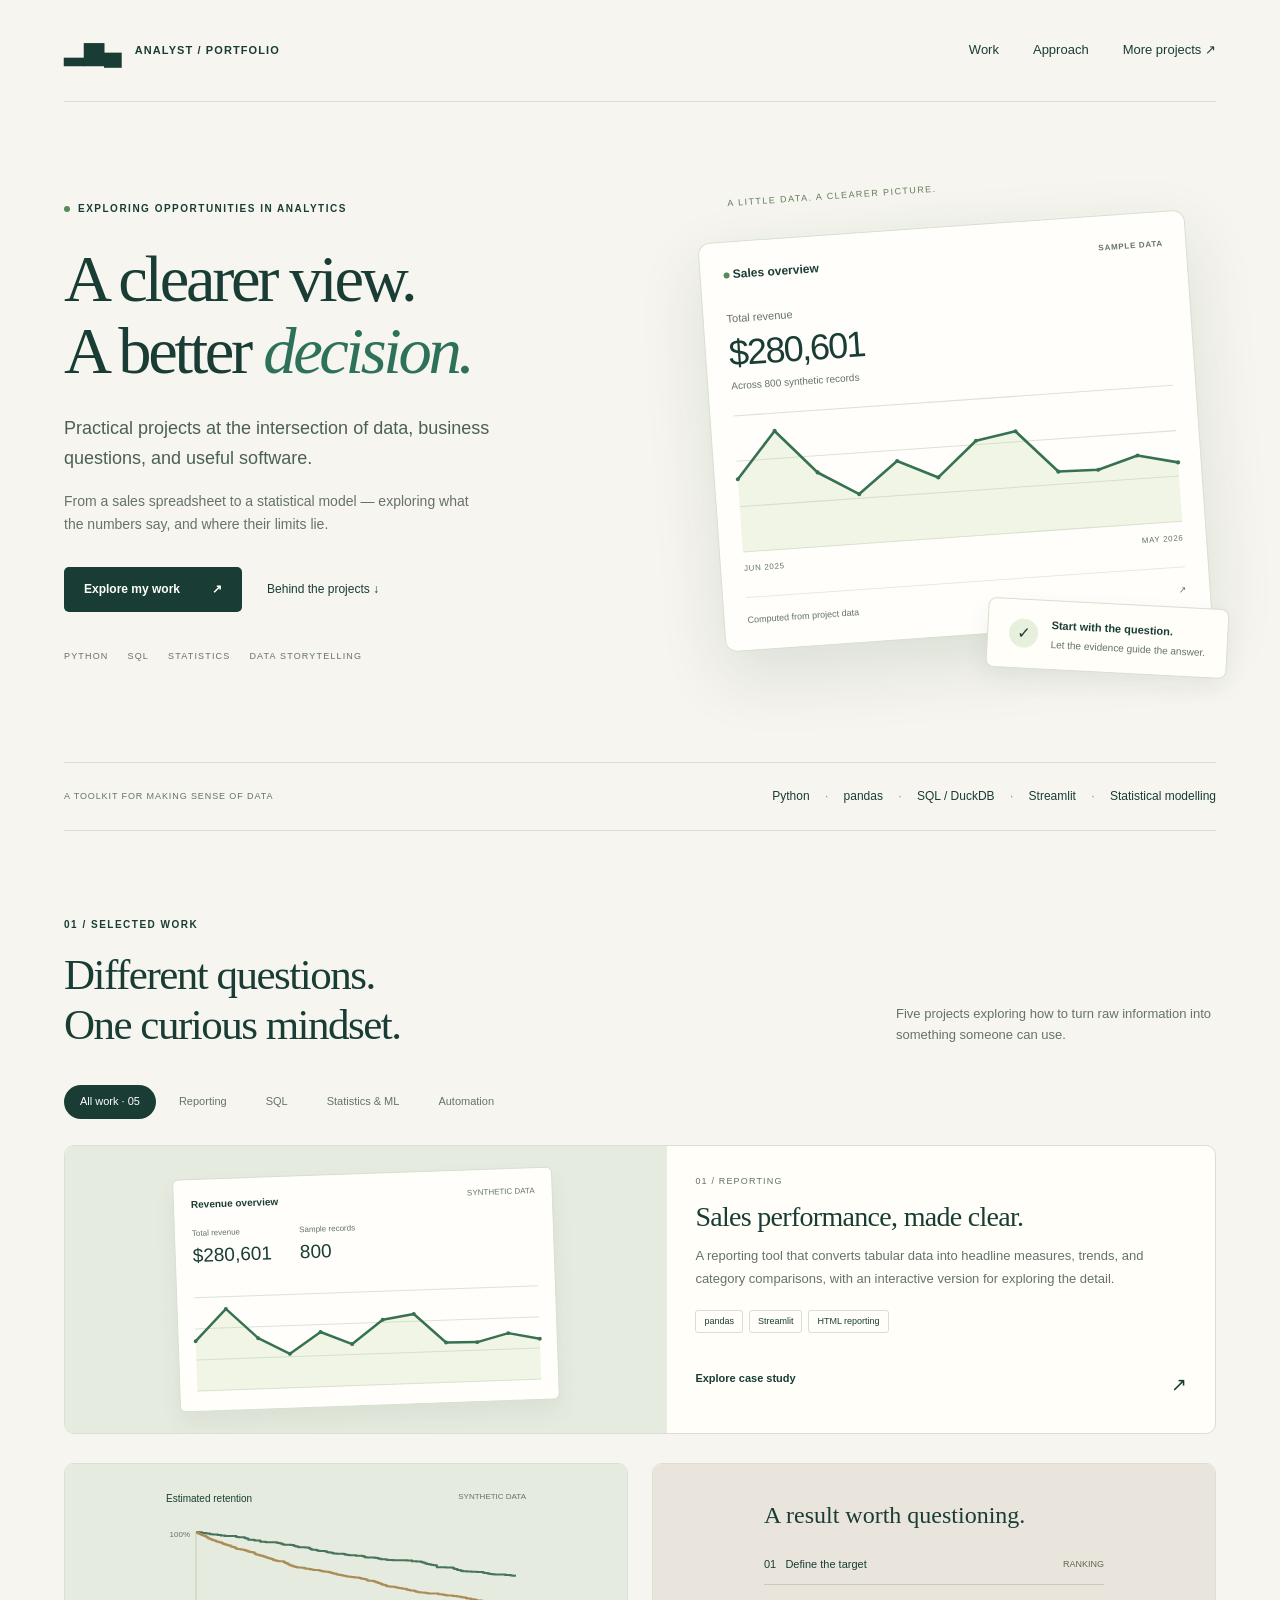
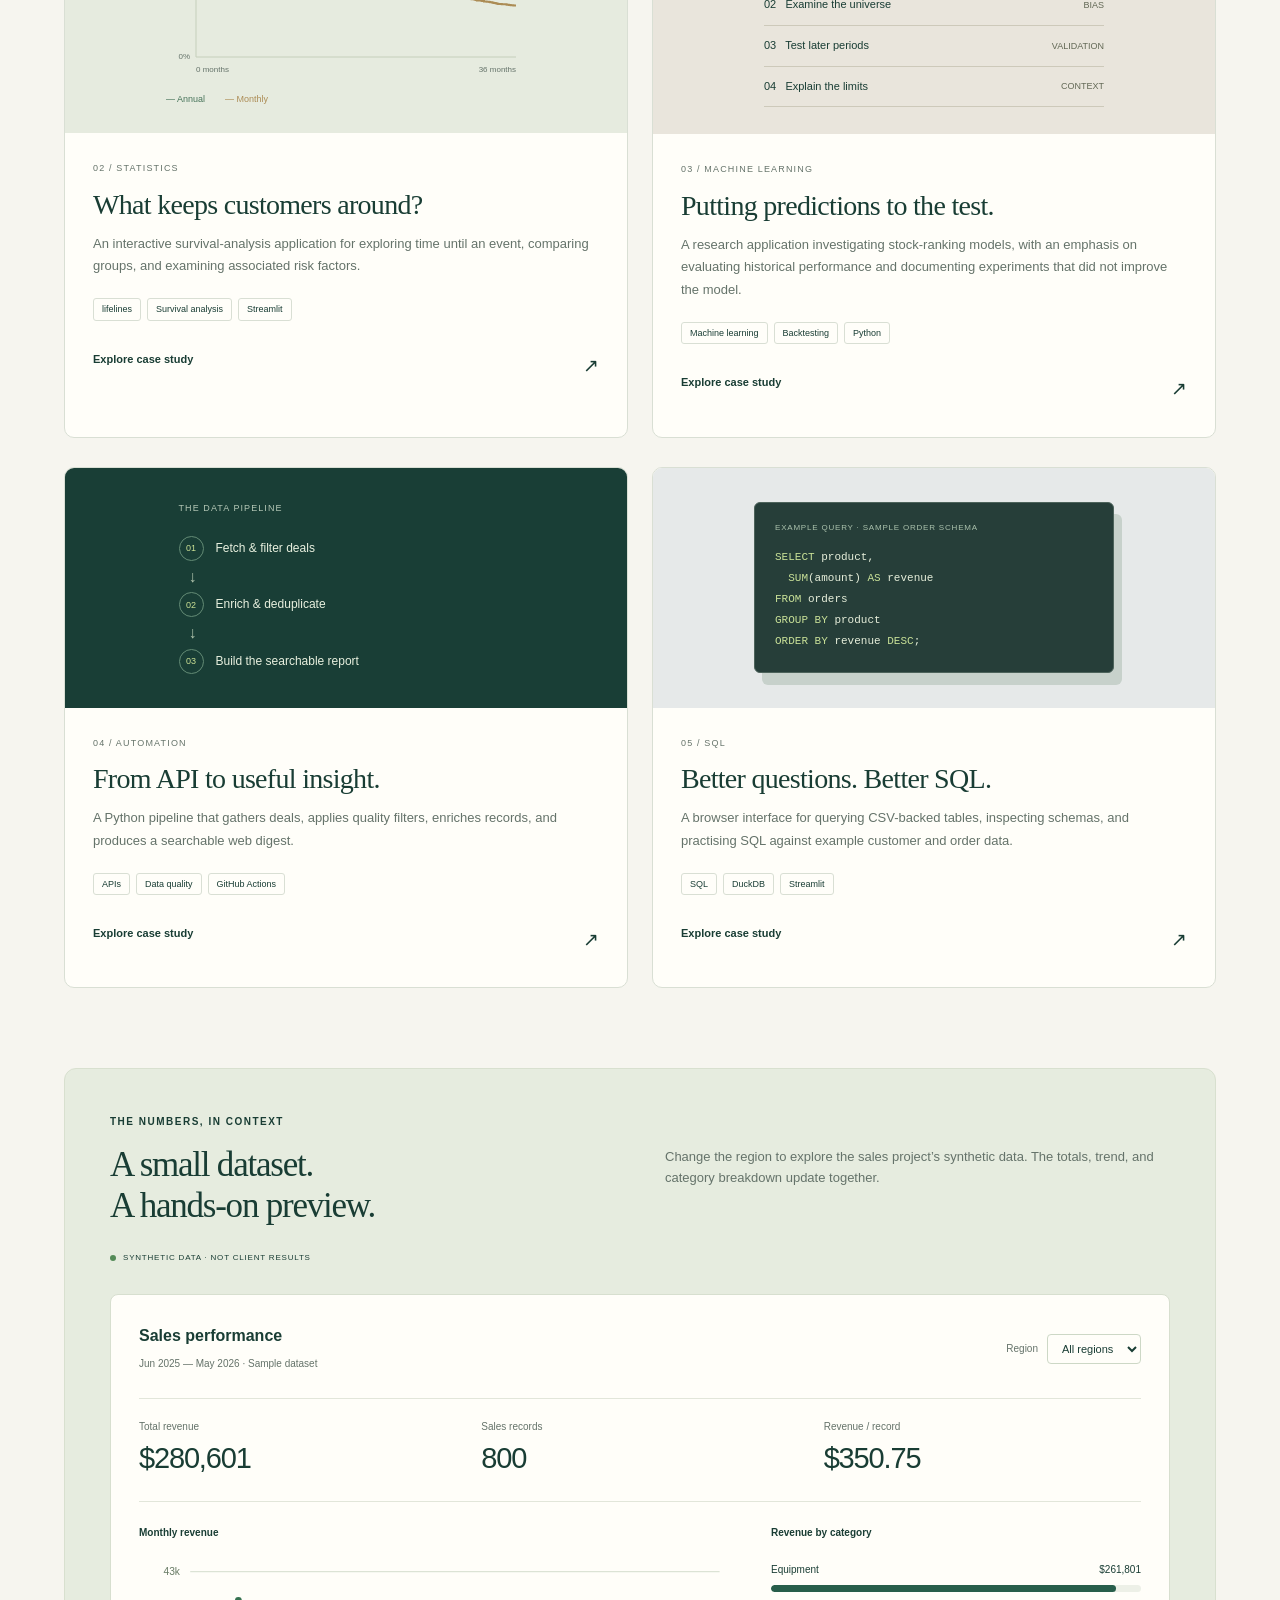
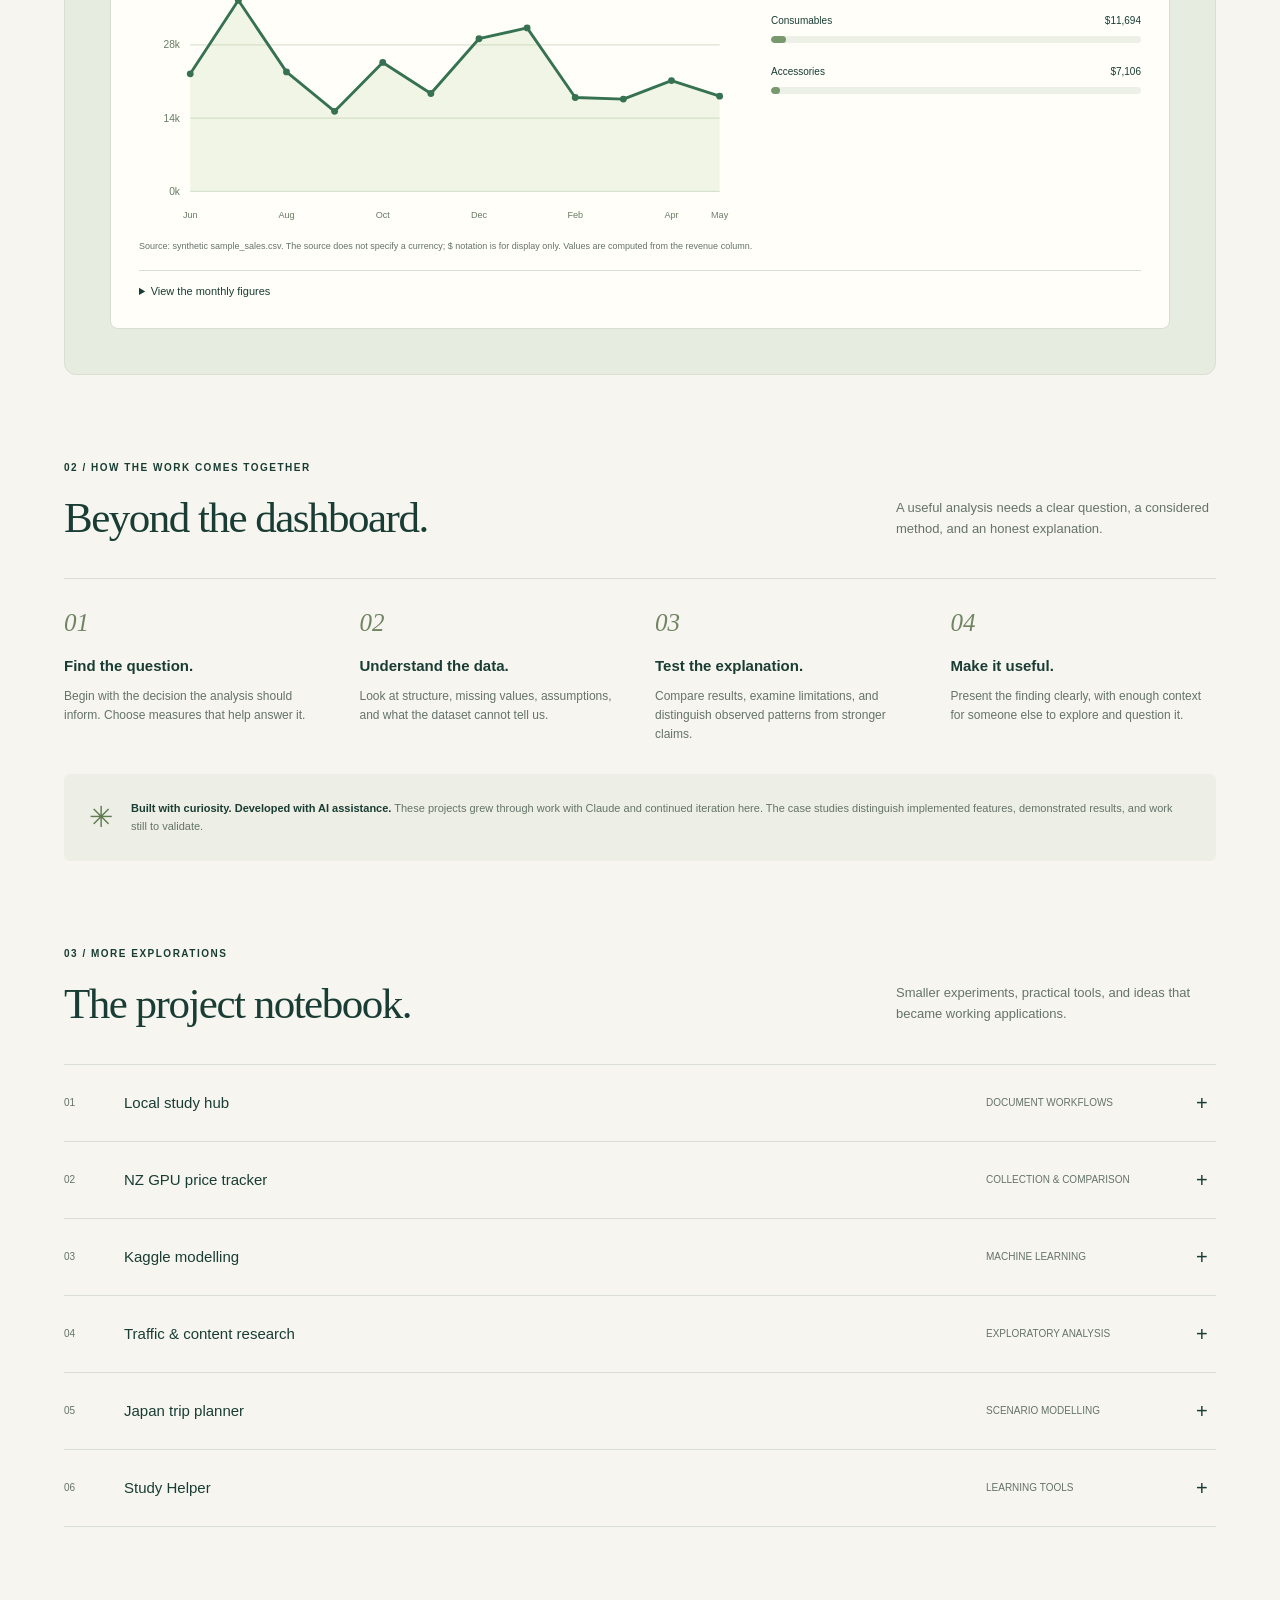
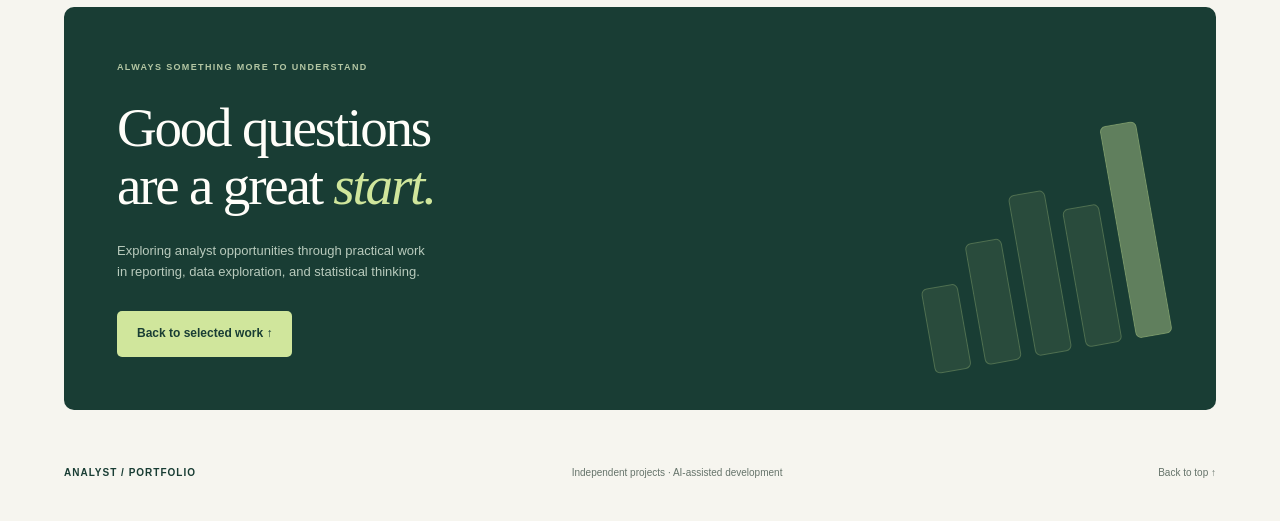
==== index.html @ 019fa3fb "Add analytics portfolio" ====
<!doctype html><html lang="en"><head><meta charset="utf-8"><meta name="viewport" content="width=device-width,initial-scale=1"><meta name="description" content="Practical analytics projects in reporting, SQL, statistical analysis and automation."><title>Selected Work — Analyst Portfolio</title><link rel="stylesheet" href="assets/style.css"><script src="assets/data.js" defer></script><script src="assets/app.js" defer></script></head><body>
<a class="skip" href="#work">Skip to projects</a><div class="shell"><nav aria-label="Main navigation"><a class="brand" href="#top"><span class="brand-icon" aria-hidden="true">▂▆▄</span> ANALYST / PORTFOLIO</a><div class="nav-links"><a href="#work">Work</a><a href="#approach">Approach</a><a href="#library">More projects ↗</a></div></nav><main id="top">
<header class="hero"><div class="hero-copy"><div class="eyebrow"><span class="dot"></span> EXPLORING OPPORTUNITIES IN ANALYTICS</div><h1>A clearer view.<br>A better <em>decision.</em></h1><p>Practical projects at the intersection of data, business questions, and useful software.</p><p class="hero-small">From a sales spreadsheet to a statistical model — exploring what the numbers say, and where their limits lie.</p><div class="hero-actions"><a class="button primary" href="#work">Explore my work <span>↗</span></a><a class="text-link" href="#approach">Behind the projects ↓</a></div><div class="hero-foot"><span>PYTHON</span><span>SQL</span><span>STATISTICS</span><span>DATA STORYTELLING</span></div></div><div class="hero-visual"><div class="orbit-label">A LITTLE DATA. A CLEARER PICTURE.</div><div class="mini-dashboard"><div class="mini-top"><span><i class="dot"></i> Sales overview</span><small>SAMPLE DATA</small></div><div class="mini-total"><span>Total revenue</span><strong id="hero-total">—</strong><small>Across <span id="hero-rows">—</span> synthetic records</small></div><svg id="hero-chart" viewBox="0 0 420 145" role="img" aria-label="Monthly synthetic sales revenue"></svg><div class="chart-endpoints"><span>JUN 2025</span><span>MAY 2026</span></div><div class="mini-bottom">Computed from project data <span>↗</span></div></div><div class="floating-note"><span class="note-icon">✓</span><div><strong>Start with the question.</strong><small>Let the evidence guide the answer.</small></div></div></div></header>
<div class="discipline-strip"><span>A TOOLKIT FOR MAKING SENSE OF DATA</span><div>Python <b>·</b> pandas <b>·</b> SQL / DuckDB <b>·</b> Streamlit <b>·</b> Statistical modelling</div></div>
<section id="work" class="work-section"><div class="section-heading"><div><div class="eyebrow">01 / SELECTED WORK</div><h2>Different questions.<br>One curious mindset.</h2></div><p>Five projects exploring how to turn raw information into something someone can use.</p></div><div class="filters" role="group" aria-label="Filter projects"><button class="active" data-filter="All" aria-pressed="true">All work · 05</button><button data-filter="Reporting" aria-pressed="false">Reporting</button><button data-filter="SQL" aria-pressed="false">SQL</button><button data-filter="Statistics" aria-pressed="false">Statistics & ML</button><button data-filter="Automation" aria-pressed="false">Automation</button></div><div id="project-grid" class="project-grid"></div><p id="filter-status" class="sr-only" aria-live="polite"></p><noscript><p>Enable JavaScript to explore the case studies and interactive sales preview.</p></noscript></section>
<section id="demo" class="demo-section"><div class="demo-intro"><div class="eyebrow">THE NUMBERS, IN CONTEXT</div><h2>A small dataset.<br>A hands-on preview.</h2><p>Change the region to explore the sales project’s synthetic data. The totals, trend, and category breakdown update together.</p><div class="data-label"><span class="dot"></span> SYNTHETIC DATA · NOT CLIENT RESULTS</div></div><div class="demo-dashboard"><div class="demo-header"><div><h3>Sales performance</h3><span>Jun 2025 — May 2026 · Sample dataset</span></div><label>Region <select id="region" aria-label="Filter sales by region"></select></label></div><div class="kpis" aria-live="polite"><div><span>Total revenue</span><strong id="revenue">—</strong></div><div><span>Sales records</span><strong id="records">—</strong></div><div><span>Revenue / record</span><strong id="average">—</strong></div></div><div class="demo-charts"><div><h4>Monthly revenue</h4><svg id="demo-chart" viewBox="0 0 520 235" role="img" aria-label="Monthly revenue for the selected region"></svg></div><div><h4>Revenue by category</h4><div id="category-bars"></div></div></div><p class="chart-note">Source: synthetic sample_sales.csv. The source does not specify a currency; $ notation is for display only. Values are computed from the revenue column.</p><details class="data-table"><summary>View the monthly figures</summary><table><caption>Revenue for the selected region</caption><thead><tr><th scope="col">Month</th><th scope="col">Revenue</th></tr></thead><tbody id="monthly-table"></tbody></table></details></div></section>
<section id="approach" class="approach-section"><div class="section-heading"><div><div class="eyebrow">02 / HOW THE WORK COMES TOGETHER</div><h2>Beyond the dashboard.</h2></div><p>A useful analysis needs a clear question, a considered method, and an honest explanation.</p></div><div class="approach-grid"><article><span class="step">01</span><h3>Find the question.</h3><p>Begin with the decision the analysis should inform. Choose measures that help answer it.</p></article><article><span class="step">02</span><h3>Understand the data.</h3><p>Look at structure, missing values, assumptions, and what the dataset cannot tell us.</p></article><article><span class="step">03</span><h3>Test the explanation.</h3><p>Compare results, examine limitations, and distinguish observed patterns from stronger claims.</p></article><article><span class="step">04</span><h3>Make it useful.</h3><p>Present the finding clearly, with enough context for someone else to explore and question it.</p></article></div><div class="ai-note"><span>✳</span><p><strong>Built with curiosity. Developed with AI assistance.</strong> These projects grew through work with Claude and continued iteration here. The case studies distinguish implemented features, demonstrated results, and work still to validate.</p></div></section>
<section id="library" class="library-section"><div class="section-heading"><div><div class="eyebrow">03 / MORE EXPLORATIONS</div><h2>The project notebook.</h2></div><p>Smaller experiments, practical tools, and ideas that became working applications.</p></div><div id="library-list"></div></section>
<section class="closing"><div class="eyebrow">ALWAYS SOMETHING MORE TO UNDERSTAND</div><h2>Good questions<br>are a great <em>start.</em></h2><p>Exploring analyst opportunities through practical work<br>in reporting, data exploration, and statistical thinking.</p><a class="button light" href="#work">Back to selected work ↑</a><div class="closing-graphic" aria-hidden="true"><i></i><i></i><i></i><i></i><i></i></div></section></main><footer><a class="brand" href="#top">ANALYST / PORTFOLIO</a><span>Independent projects · AI-assisted development</span><a href="#top">Back to top ↑</a></footer></div><dialog id="case-dialog" aria-labelledby="case-title"><button class="close-dialog" aria-label="Close case study">×</button><div id="case-content"></div></dialog></body></html>
---- assets/style.css ----
:root{--paper:#f6f5ef;--ink:#193d34;--muted:#65736a;--line:#d9dfd4;--green:#2d715b;--lime:#d0e69c;--white:#fffef9}*{box-sizing:border-box}html{scroll-behavior:smooth;scroll-padding-top:30px}body{margin:0;background:var(--paper);color:var(--ink);font:16px/1.6 "Segoe UI",Arial,sans-serif;-webkit-font-smoothing:antialiased}button,select{font:inherit}a{color:inherit}button,summary{cursor:pointer}button:focus-visible,a:focus-visible,select:focus-visible,summary:focus-visible{outline:3px solid #ba781c;outline-offset:5px}.shell{max-width:1320px;margin:auto;padding:0 64px}.skip{position:fixed;top:-70px;left:20px;background:white;padding:12px;z-index:20}.skip:focus{top:10px}nav{height:102px;display:flex;align-items:center;justify-content:space-between;border-bottom:1px solid var(--line);gap:25px}.brand{font-size:11px;letter-spacing:.1em;font-weight:750;display:inline-flex;align-items:center;text-decoration:none;white-space:nowrap}.brand-icon{font-size:25px;letter-spacing:1px;margin-right:12px}.nav-links{display:flex;gap:34px;font-size:13px}.nav-links a{text-decoration:none}.nav-links a:hover{text-decoration:underline;text-underline-offset:7px}.hero{display:grid;grid-template-columns:1.1fr 1fr;gap:55px;align-items:center;min-height:660px;padding:75px 0}.eyebrow{font-size:10px;letter-spacing:.15em;font-weight:750;display:flex;align-items:center;gap:8px}.dot{display:inline-block;width:6px;height:6px;border-radius:50%;background:#548b58}.hero h1{font:400 clamp(46px,5.2vw,70px)/1.09 Georgia,serif;letter-spacing:-.05em;margin:26px 0}.hero h1 em,.closing em{font-weight:400;color:var(--green)}.hero-copy>p{max-width:450px;font-size:18px;color:#4b6054;line-height:1.65;margin:0 0 17px}.hero-copy>.hero-small{font-size:14px;color:var(--muted);max-width:405px}.hero-actions{display:flex;align-items:center;gap:25px;margin:30px 0 37px}.button{padding:13px 20px;border-radius:5px;text-decoration:none;font-size:12px;font-weight:650;display:inline-flex;align-items:center;gap:32px;transition:transform .2s}.button:hover{transform:translateY(-3px)}.primary{background:var(--ink);color:var(--white)}.text-link{font-size:12px;text-decoration:none}.hero-foot{display:flex;gap:19px;flex-wrap:wrap;font-size:9px;letter-spacing:.13em;color:var(--muted)}.hero-visual{position:relative;padding:42px 17px 44px;background:radial-gradient(ellipse,#e0e9d7 0%,transparent 68%);min-width:0}.orbit-label{font-size:9px;letter-spacing:.16em;transform:rotate(-4deg);position:absolute;left:33px;top:5px;color:#627c59}.mini-dashboard{background:#fffefb;border:1px solid #d7dfd2;box-shadow:0 25px 65px #284c3020;border-radius:12px;padding:23px;transform:rotate(-4deg)}.mini-top{display:flex;justify-content:space-between;align-items:center;font-size:12px;font-weight:650;gap:10px}.mini-top small{font-size:8px;letter-spacing:.09em;color:var(--muted)}.mini-total{margin:26px 0 9px;display:flex;flex-direction:column}.mini-total>span{font-size:11px;color:var(--muted)}.mini-total strong{font-size:36px;font-weight:500;letter-spacing:-.05em;line-height:1.4}.mini-total small{font-size:10px;color:var(--muted)}svg{display:block;width:100%;overflow:visible}.chart-endpoints{display:flex;justify-content:space-between;font-size:8px;letter-spacing:.08em;color:var(--muted);margin:8px 0 21px}.mini-bottom{display:flex;justify-content:space-between;border-top:1px solid #e7eadf;padding-top:15px;font-size:9px;color:var(--muted)}.floating-note{position:absolute;bottom:8px;right:-12px;background:var(--white);border:1px solid #d9dfd0;padding:16px 21px;box-shadow:0 10px 25px #193d3410;border-radius:8px;display:flex;gap:13px;align-items:center;transform:rotate(3deg)}.note-icon{background:#e7f0dc;border-radius:50%;width:29px;height:29px;text-align:center;line-height:29px}.floating-note strong,.floating-note small{display:block;font-size:11px}.floating-note small{color:var(--muted);font-size:10px;margin-top:2px}.discipline-strip{border-block:1px solid var(--line);padding:24px 0;display:flex;justify-content:space-between;align-items:center;gap:25px}.discipline-strip>span{font-size:9px;letter-spacing:.1em;color:var(--muted)}.discipline-strip>div{font-size:12px}.discipline-strip b{font-weight:400;margin:0 12px;color:#87977b}.work-section{padding:86px 0 80px}.section-heading{display:flex;justify-content:space-between;align-items:flex-end;gap:40px;margin-bottom:35px}.section-heading h2,.demo-intro h2{font:400 43px/1.16 Georgia,serif;letter-spacing:-.035em;margin:17px 0 0}.section-heading>p{font-size:13px;color:var(--muted);max-width:320px;margin:0 0 4px}.filters{display:flex;flex-wrap:wrap;gap:7px;margin:35px 0 26px}.filters button{border:0;border-radius:40px;background:transparent;font-size:11px;padding:8px 16px;color:var(--muted)}.filters button:hover{background:#e7ebdf}.filters button.active{background:var(--ink);color:white}.project-grid{display:grid;grid-template-columns:1fr 1fr;gap:29px 24px}.project-card{border:1px solid var(--line);border-radius:10px;overflow:hidden;background:var(--white);transition:transform .2s,box-shadow .2s}.project-card:hover{transform:translateY(-4px);box-shadow:0 15px 30px #193d340b}.project-card:first-child{grid-column:1/-1;display:grid;grid-template-columns:1.1fr 1fr}.project-card[hidden],.project-card:first-child[hidden]{display:none}.preview{min-height:240px;padding:27px;background:#e6ebdf;display:flex;align-items:center;justify-content:center;overflow:hidden}.preview.research{background:#e9e5dc}.preview.automation{background:#193e36}.preview.sql{background:#e6e9e9}.project-body{padding:28px;display:flex;flex-direction:column;align-items:flex-start}.project-type{font-size:9px;letter-spacing:.13em;color:var(--muted)}.project-body h3{font:400 28px/1.18 Georgia,serif;letter-spacing:-.025em;margin:12px 0}.project-body>p{font-size:13px;line-height:1.75;color:var(--muted);margin:0 0 20px}.tags{display:flex;flex-wrap:wrap;gap:6px;margin-bottom:26px}.tags span{font-size:9px;padding:3px 8px;border:1px solid var(--line);border-radius:3px}.case-button{border:0;background:transparent;font-size:11px;font-weight:650;color:var(--ink);padding:4px 0;margin-top:auto;display:flex;justify-content:space-between;width:100%;text-align:left}.case-button span{font-size:19px;font-weight:400}.preview-panel{background:#fffefa;border:1px solid #d6dfd1;border-radius:6px;padding:17px;width:100%;max-width:380px;box-shadow:0 12px 22px #1c482a10;transform:rotate(-2deg)}.panel-label{font-size:10px;font-weight:650;display:flex;justify-content:space-between}.panel-label small{font-size:8px;color:var(--muted);font-weight:400}.preview-metrics{display:flex;gap:28px;margin:15px 0}.preview-metrics small{font-size:8px;color:var(--muted);display:block}.preview-metrics strong{font-size:19px;font-weight:500}.preview-panel svg{max-height:116px}.method-lines{width:100%;max-width:340px}.method-lines>div{display:flex;align-items:center;justify-content:space-between;border-bottom:1px solid #cdc9ba;padding:11px 0;font-size:11px}.method-lines span{color:#626855;font-size:9px}.method-lines strong{font-weight:500}.method-lines .method-heading{font:24px Georgia,serif;border:0;justify-content:flex-start;gap:12px;margin-bottom:5px}.process{width:100%;max-width:335px;color:#e8f0df}.process-label{font-size:9px;letter-spacing:.12em;color:#b4c7b6;margin-bottom:20px}.process-step{display:flex;align-items:center;gap:12px;font-size:12px}.process-step b{font-size:9px;width:25px;height:25px;border:1px solid #638b75;display:grid;place-items:center;border-radius:50%;font-weight:400;color:#cde296}.process-arrow{font-size:16px;margin:3px 0 3px 10px;color:#b1c4ad}.code-preview{background:#263e39;border:1px solid #4d635b;padding:20px;border-radius:6px;color:#e7efdb;font:11px/1.9 Consolas,monospace;width:100%;max-width:360px;box-shadow:8px 12px 0 #c7d1cb}.code-preview small{font:8px "Segoe UI",sans-serif;letter-spacing:.1em;color:#abc2ad;display:block;margin-bottom:15px}.code-preview em{color:#c9e198;font-style:normal}.curve-preview{width:100%;max-width:360px}.curve-label{font-size:10px;display:flex;justify-content:space-between;margin-bottom:15px}.curve-label small{font-size:8px;color:var(--muted)}.curve-key{display:flex;gap:20px;font-size:9px;color:var(--muted);margin-top:10px}.demo-section{background:#e6ecdf;border:1px solid #d8e0cf;border-radius:12px;padding:45px;margin-bottom:85px}.demo-intro{display:grid;grid-template-columns:1fr 1fr;gap:10px 50px;margin-bottom:30px}.demo-intro>.eyebrow{grid-column:1/-1}.demo-intro h2{font-size:35px;margin:5px 0}.demo-intro>p{font-size:13px;color:var(--muted);margin:7px 0}.data-label{font-size:8px;letter-spacing:.1em;margin-top:10px;display:flex;align-items:center;gap:7px}.demo-dashboard{background:var(--white);border:1px solid #d7dfcf;border-radius:8px;padding:28px}.demo-header{display:flex;justify-content:space-between;align-items:center;gap:20px}.demo-header h3{font-size:16px;margin:0}.demo-header span{font-size:10px;color:var(--muted)}.demo-header label{display:flex;align-items:center;gap:9px;font-size:10px;color:var(--muted)}select{background:var(--white);border:1px solid #cdd8c6;color:var(--ink);padding:7px 10px;border-radius:4px;font-size:11px}.kpis{display:grid;grid-template-columns:repeat(3,1fr);gap:25px;border-block:1px solid #e2e6da;margin:23px 0;padding:20px 0}.kpis span{display:block;font-size:10px;color:var(--muted)}.kpis strong{font-size:29px;letter-spacing:-.04em;font-weight:500}.demo-charts{display:grid;grid-template-columns:1.6fr 1fr;gap:40px}.demo-charts h4{font-size:10px;font-weight:600;margin:0 0 17px}.category-row{margin:21px 0}.category-row>div:first-child{display:flex;justify-content:space-between;font-size:10px;gap:10px;margin-bottom:7px}.bar-track{height:7px;background:#edf0e7;border-radius:4px;overflow:hidden}.bar-track span{display:block;height:100%;background:#78996d;border-radius:4px}.category-row:first-child .bar-track span{background:#285e4b}.chart-note{font-size:9px;color:var(--muted);margin:14px 0 0}.data-table{font-size:11px;margin-top:16px;border-top:1px solid var(--line);padding-top:12px}table{border-collapse:collapse;width:100%;margin-top:14px;font-size:11px}caption{text-align:left;color:var(--muted);padding-bottom:8px}th,td{text-align:left;padding:7px 10px;border-bottom:1px solid var(--line)}td:last-child,th:last-child{text-align:right}.approach-section{margin-bottom:85px}.approach-grid{display:grid;grid-template-columns:repeat(4,1fr);gap:30px;border-top:1px solid var(--line);padding-top:30px}.step{font:italic 25px Georgia,serif;color:#718564}.approach-grid h3{font-size:15px;margin:15px 0 9px}.approach-grid p{font-size:12px;color:var(--muted);margin:0}.ai-note{margin-top:30px;padding:20px 25px;background:#edeee5;border-radius:6px;display:flex;gap:18px;align-items:center}.ai-note>span{font-size:29px;color:#607b52}.ai-note p{font-size:11px;color:var(--muted);margin:0}.ai-note strong{color:var(--ink)}.library-section{margin-bottom:80px}.library-row{border-top:1px solid var(--line)}.library-row:last-child{border-bottom:1px solid var(--line)}.library-row summary{display:grid;grid-template-columns:40px 1fr 190px 20px;gap:20px;align-items:center;list-style:none;padding:22px 0}.library-row summary::-webkit-details-marker{display:none}.library-num{font-size:10px;color:var(--muted)}.library-row h3{font-size:15px;font-weight:500;margin:0}.library-type{font-size:10px;color:var(--muted)}.library-plus{font-size:20px;transition:transform .2s}.library-row[open] .library-plus{transform:rotate(45deg)}.library-row p{font-size:13px;color:var(--muted);max-width:760px;padding:0 60px 20px;margin:0}.closing{position:relative;background:var(--ink);color:var(--white);border-radius:10px;padding:53px;overflow:hidden;margin-bottom:35px}.closing .eyebrow{color:#b4c7a4;font-size:9px}.closing h2{font:400 55px/1.06 Georgia,serif;letter-spacing:-.04em;margin:25px 0}.closing em{color:#d0e69c}.closing p{font-size:13px;color:#b9cbbd}.light{background:#d0e69c;color:var(--ink);margin-top:16px}.closing-graphic{position:absolute;right:60px;bottom:55px;display:flex;align-items:end;gap:14px;height:215px;transform:rotate(-10deg)}.closing-graphic i{display:block;width:37px;height:40%;background:#b7d0881a;border:1px solid #b7d08844;border-radius:6px}.closing-graphic i:nth-child(2){height:57%}.closing-graphic i:nth-child(3){height:76%}.closing-graphic i:nth-child(4){height:65%}.closing-graphic i:nth-child(5){height:100%;background:#cbe39b66}footer{display:flex;justify-content:space-between;align-items:center;gap:20px;padding:20px 0 40px;font-size:10px;color:var(--muted)}footer .brand{font-size:10px;color:var(--ink)}footer a{text-decoration:none}.sr-only{position:absolute;width:1px;height:1px;padding:0;overflow:hidden;clip:rect(0,0,0,0);white-space:nowrap}dialog{width:min(760px,calc(100% - 30px));max-height:88vh;border:1px solid #d2dbcb;border-radius:13px;padding:48px;background:var(--white);color:var(--ink);box-shadow:0 30px 90px #10271f40}dialog::backdrop{background:#122c256e;backdrop-filter:blur(5px)}body.modal-open{overflow:hidden}.close-dialog{position:absolute;right:17px;top:14px;border:0;background:#edf0e7;border-radius:50%;width:33px;height:33px;font-size:23px;color:var(--ink);line-height:1}dialog h2{font:37px/1.15 Georgia,serif;margin:17px 0 25px}dialog h3{font-size:11px;text-transform:uppercase;letter-spacing:.1em;margin:25px 0 7px}dialog p{font-size:14px;color:var(--muted)}.case-note{background:#eef0e6;border-left:3px solid #9bb486;padding:17px;font-size:12px!important;margin-top:28px}
@media(max-width:1000px){.shell{padding:0 35px}.hero{gap:20px;min-height:590px}.hero h1{font-size:52px}.hero-actions{gap:18px}.discipline-strip b{margin:0 7px}.hero-copy>p{font-size:16px}.floating-note{right:0;padding:12px}.demo-section{padding:30px}.closing-graphic{right:35px;opacity:.7}.closing-graphic i{width:27px}}
@media(max-width:720px){.shell{padding:0 22px}nav{height:82px;gap:15px}.brand{font-size:9px}.brand-icon{margin-right:6px;font-size:20px}.nav-links{font-size:11px;gap:15px}.nav-links a:last-child{display:none}.hero{grid-template-columns:1fr;padding:50px 0 38px;gap:28px}.hero h1{font-size:57px}.hero-copy>p{font-size:17px}.hero-copy>.hero-small{font-size:13px}.hero-visual{width:100%;max-width:450px;margin:auto;padding:32px 17px 37px}.hero-foot{gap:17px;font-size:8px}.hero-actions{margin:25px 0}.discipline-strip{display:block;padding:20px 0}.discipline-strip>div{font-size:11px;margin-top:8px;line-height:2}.section-heading{display:block}.section-heading h2{font-size:37px}.section-heading>p{margin-top:20px;max-width:100%}.work-section{padding:54px 0}.filters{gap:2px}.filters button{font-size:10px;padding:7px 11px}.project-grid{grid-template-columns:1fr;gap:22px}.project-card:first-child{display:block;grid-column:auto}.preview{min-height:225px}.project-body{padding:25px}.project-body h3{font-size:29px}.demo-section{padding:23px 16px;margin-bottom:55px}.demo-intro{display:block;padding:0 5px}.demo-intro h2{font-size:33px;margin:16px 0}.demo-intro>p{font-size:12px}.demo-dashboard{padding:18px 14px}.demo-header{align-items:flex-start;gap:10px}.demo-header h3{font-size:14px}.demo-header span{font-size:8px}.demo-header label{flex-direction:column;align-items:flex-start;gap:3px;font-size:9px}.demo-header select{font-size:10px;padding:6px}.kpis{gap:8px}.kpis strong{font-size:22px}.kpis span{font-size:8px}.demo-charts{grid-template-columns:1fr;gap:5px}.demo-charts svg{max-height:210px}.category-row{margin:14px 0}.approach-grid{grid-template-columns:1fr 1fr;gap:28px 24px}.approach-section{margin-bottom:55px}.ai-note{padding:17px;align-items:flex-start}.library-row summary{grid-template-columns:23px 1fr 20px;gap:12px;padding:19px 0}.library-type{display:none}.library-row h3{font-size:14px}.library-row p{padding:0 35px 20px;font-size:12px}.library-section{margin-bottom:50px}.closing{padding:32px 26px}.closing h2{font-size:46px}.closing-graphic{display:none}.closing p{font-size:12px}.closing p br{display:none}footer{flex-wrap:wrap;font-size:9px}footer>span{order:3;width:100%}dialog{padding:38px 24px}dialog h2{font-size:31px}}
@media(max-width:370px){.hero h1{font-size:48px}.hero-actions{gap:15px}.button{gap:20px}.text-link{font-size:10px}.kpis strong{font-size:19px}.hero-foot{gap:10px}}
@media(prefers-reduced-motion:reduce){html{scroll-behavior:auto}*,*::before,*::after{transition:none!important;animation:none!important}.project-card:hover,.button:hover{transform:none}}
@media print{nav,.filters,.hero-visual,.hero-actions,.close-dialog,.closing,footer{display:none}.shell{padding:0}.hero{min-height:0;display:block;padding:20px 0}.project-grid{display:block}.project-card,.project-card:first-child{display:block;break-inside:avoid;margin-bottom:20px}.preview{display:none}.work-section{padding:20px 0}.case-button{display:none}body{background:white}.approach-grid{grid-template-columns:1fr 1fr}}
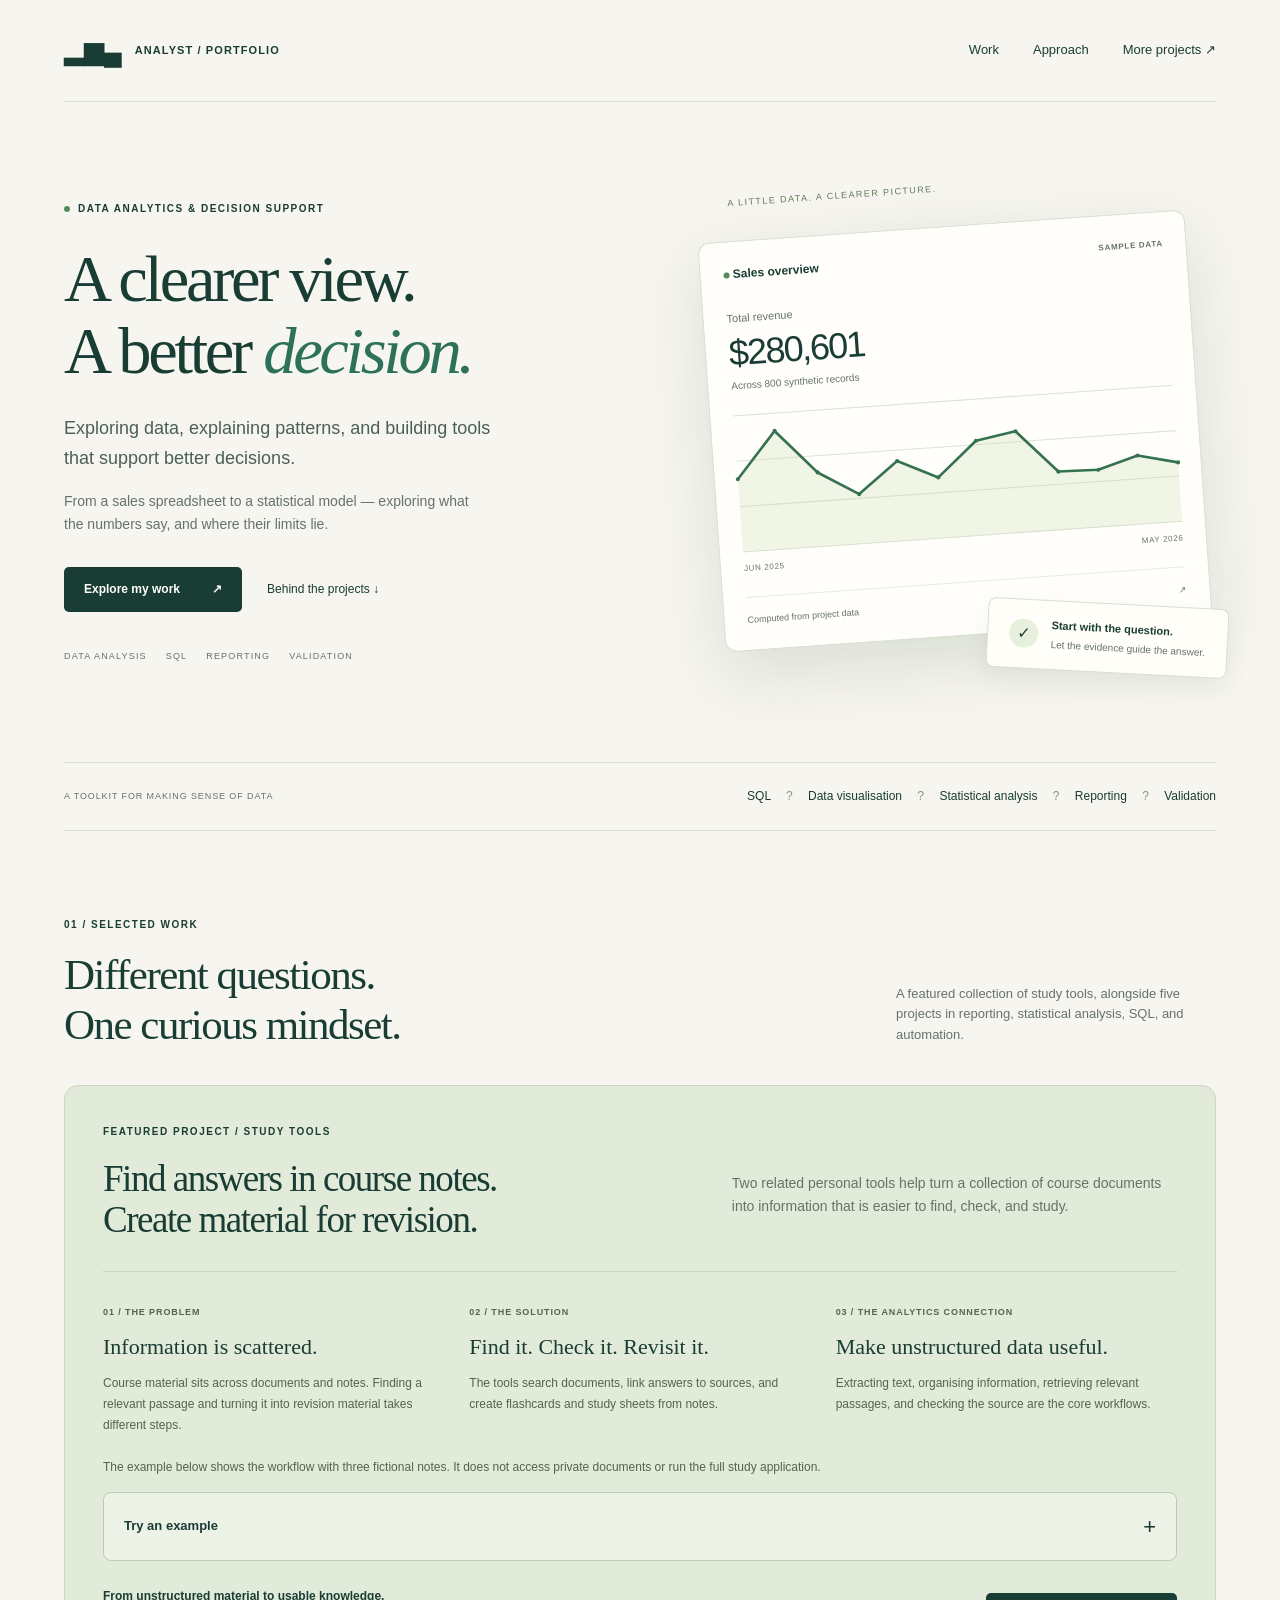
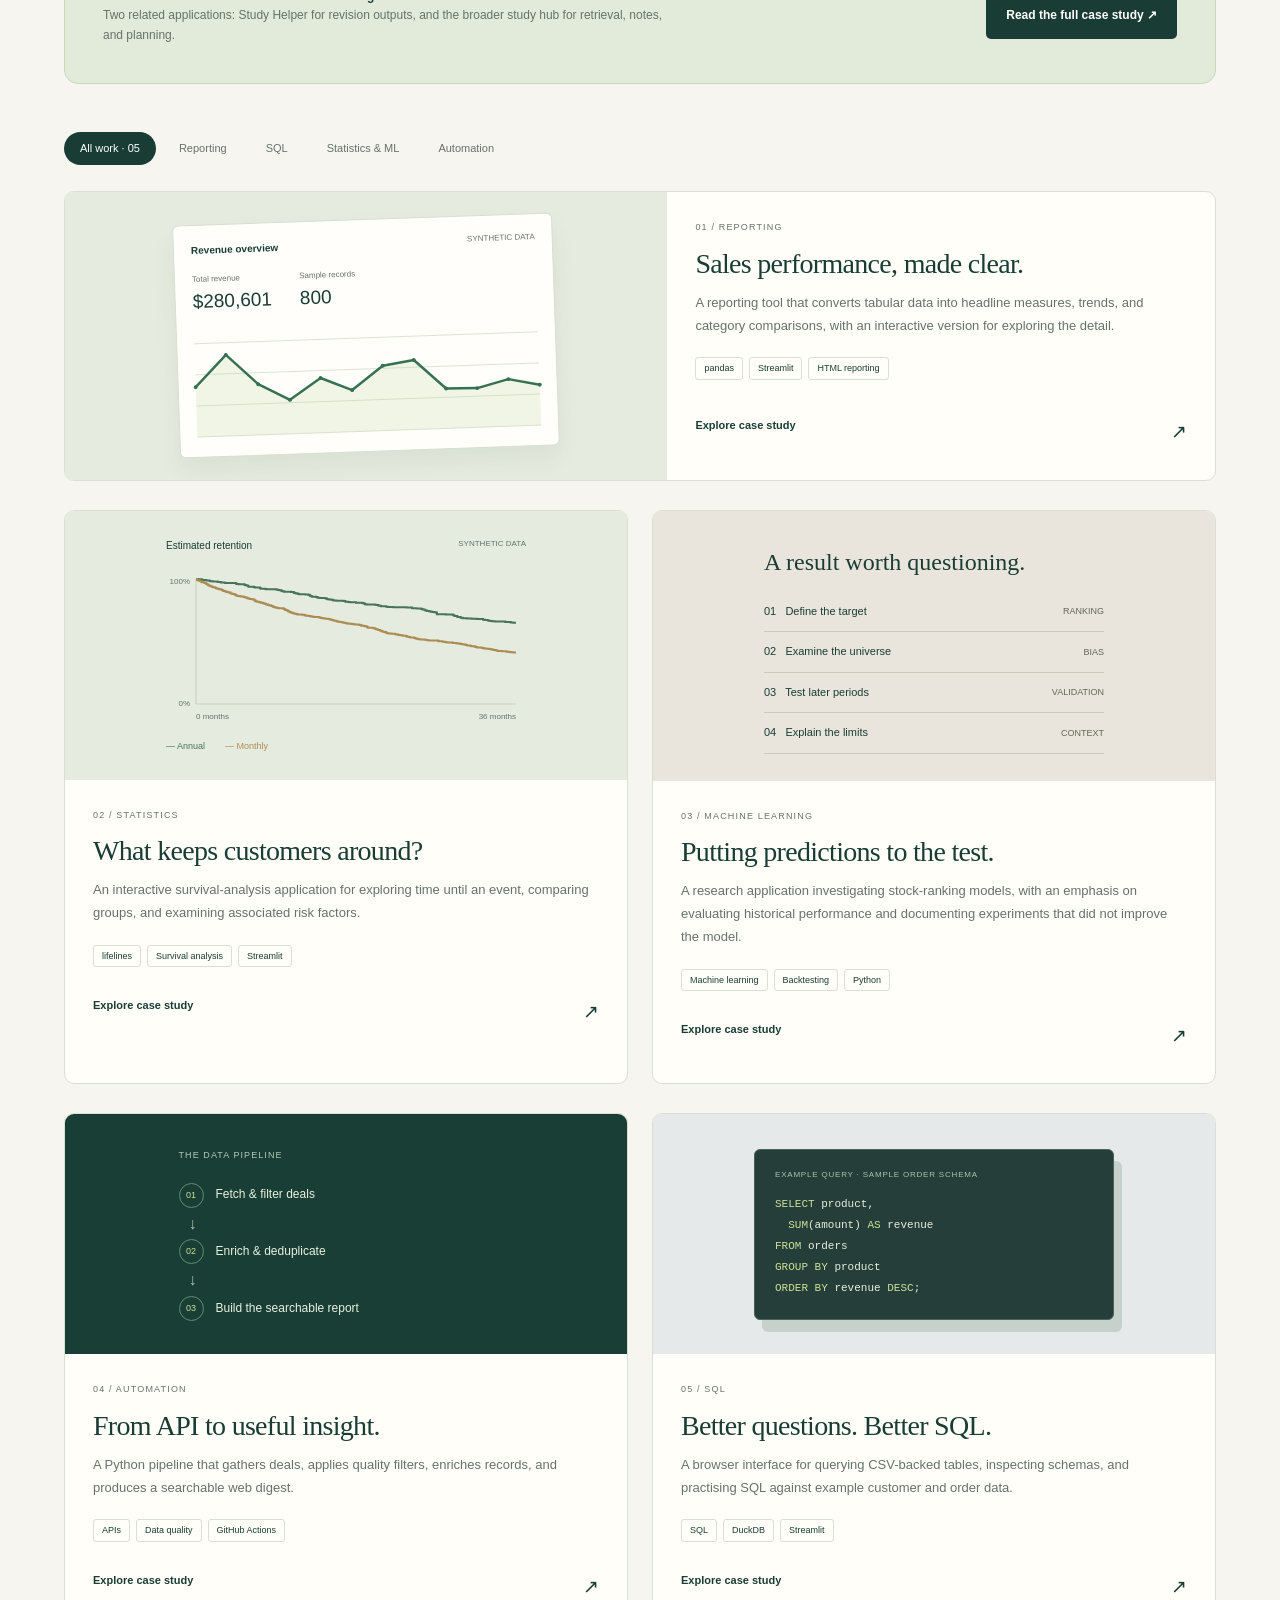
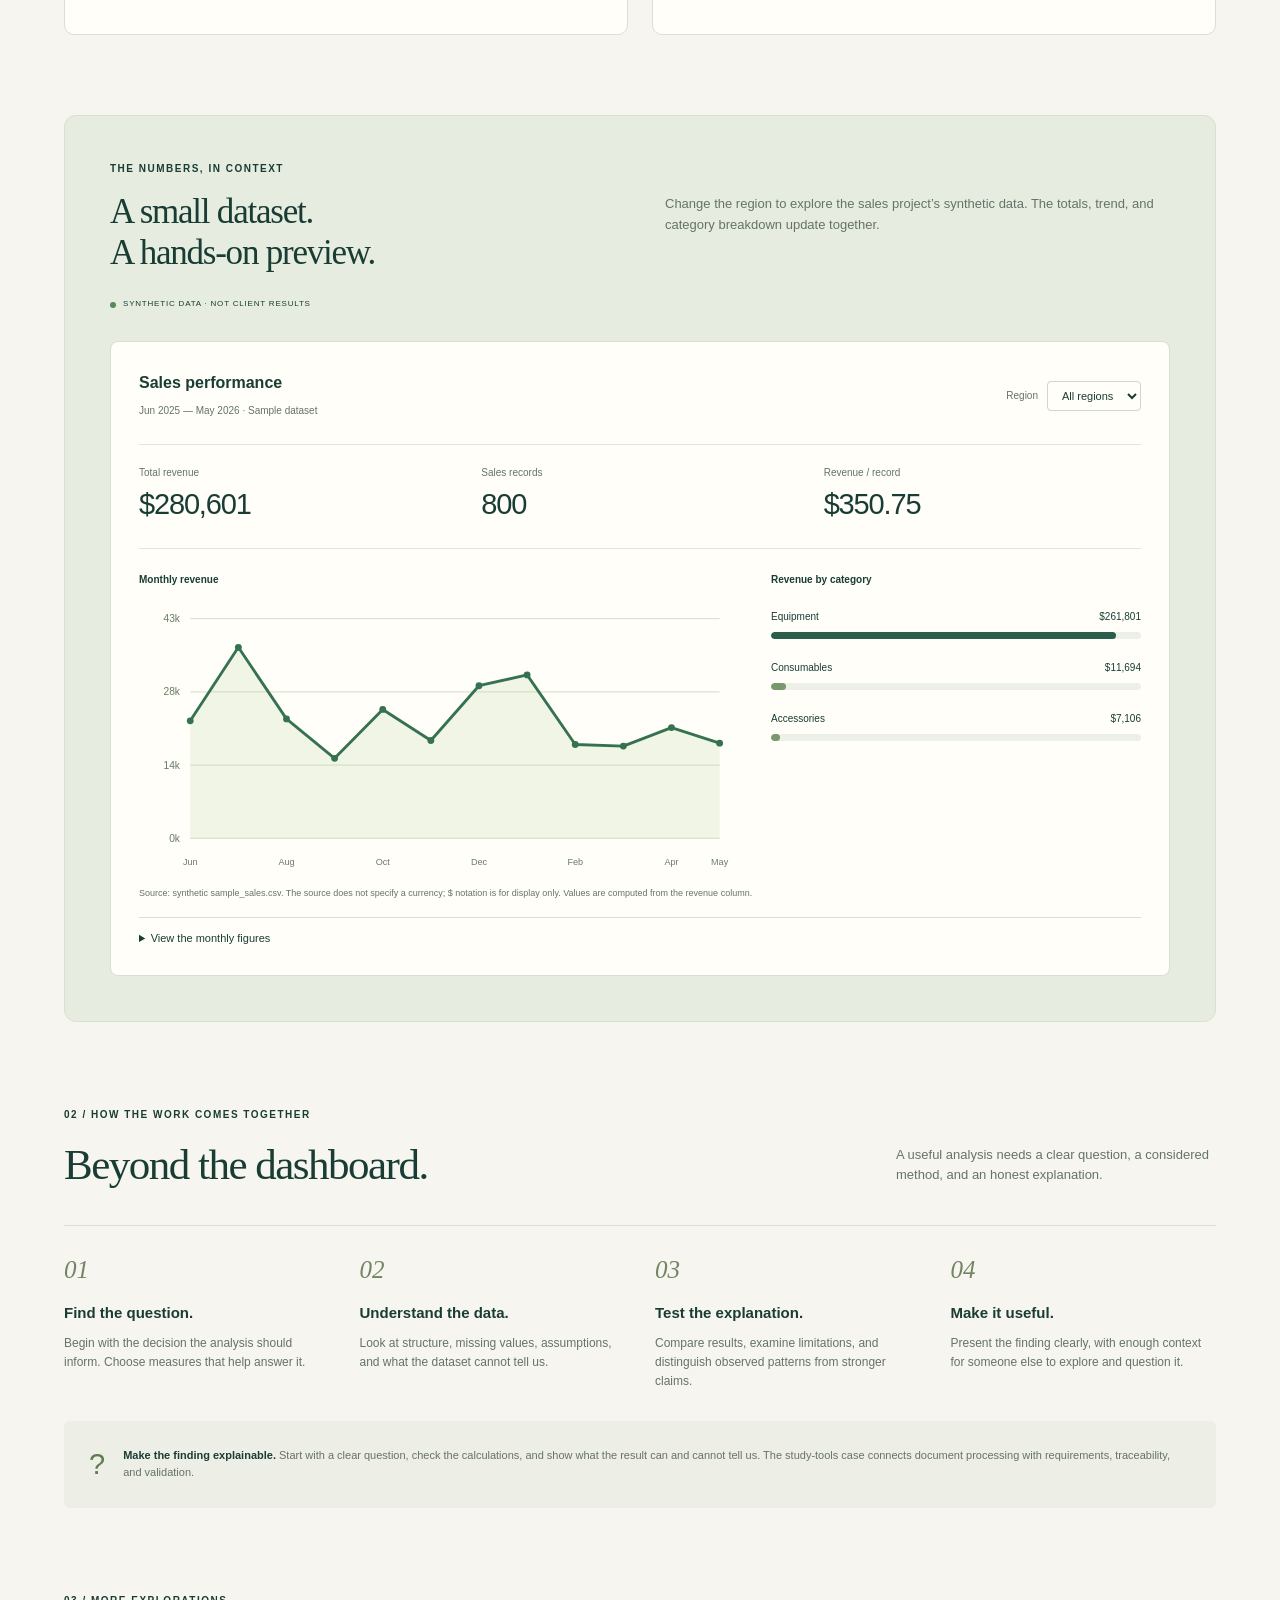
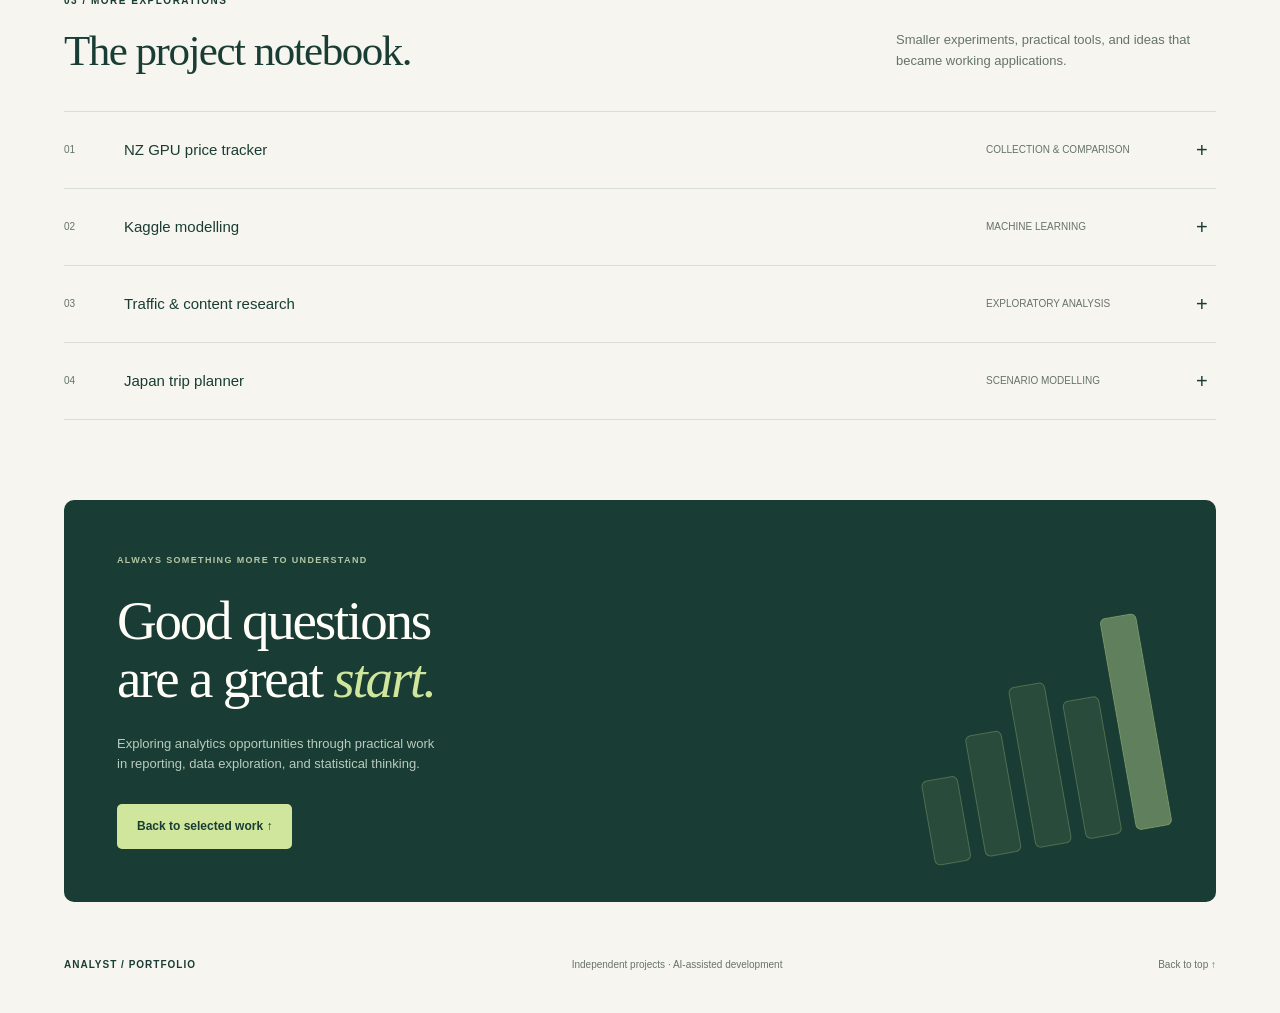
==== commit 9192148a: "Improve study project explanation and demo." ====
--- a/index.html
+++ b/index.html
@@ -1,9 +1,9 @@
-<!doctype html><html lang="en"><head><meta charset="utf-8"><meta name="viewport" content="width=device-width,initial-scale=1"><meta name="description" content="Practical analytics projects in reporting, SQL, statistical analysis and automation."><title>Selected Work — Analyst Portfolio</title><link rel="stylesheet" href="assets/style.css"><script src="assets/data.js" defer></script><script src="assets/app.js" defer></script></head><body>
+<!doctype html><html lang="en"><head><meta charset="utf-8"><meta name="viewport" content="width=device-width,initial-scale=1"><meta name="description" content="Practical analytics projects in reporting, SQL, statistical analysis and automation."><title>Selected Work — Analyst Portfolio</title><link rel="stylesheet" href="assets/style.css?v=study-explainer-3"><script src="assets/data.js?v=study-explainer-3" defer></script><script src="assets/app.js?v=study-explainer-3" defer></script><script src="assets/study-demo.js?v=study-explainer-3" defer></script></head><body>
 <a class="skip" href="#work">Skip to projects</a><div class="shell"><nav aria-label="Main navigation"><a class="brand" href="#top"><span class="brand-icon" aria-hidden="true">▂▆▄</span> ANALYST / PORTFOLIO</a><div class="nav-links"><a href="#work">Work</a><a href="#approach">Approach</a><a href="#library">More projects ↗</a></div></nav><main id="top">
-<header class="hero"><div class="hero-copy"><div class="eyebrow"><span class="dot"></span> EXPLORING OPPORTUNITIES IN ANALYTICS</div><h1>A clearer view.<br>A better <em>decision.</em></h1><p>Practical projects at the intersection of data, business questions, and useful software.</p><p class="hero-small">From a sales spreadsheet to a statistical model — exploring what the numbers say, and where their limits lie.</p><div class="hero-actions"><a class="button primary" href="#work">Explore my work <span>↗</span></a><a class="text-link" href="#approach">Behind the projects ↓</a></div><div class="hero-foot"><span>PYTHON</span><span>SQL</span><span>STATISTICS</span><span>DATA STORYTELLING</span></div></div><div class="hero-visual"><div class="orbit-label">A LITTLE DATA. A CLEARER PICTURE.</div><div class="mini-dashboard"><div class="mini-top"><span><i class="dot"></i> Sales overview</span><small>SAMPLE DATA</small></div><div class="mini-total"><span>Total revenue</span><strong id="hero-total">—</strong><small>Across <span id="hero-rows">—</span> synthetic records</small></div><svg id="hero-chart" viewBox="0 0 420 145" role="img" aria-label="Monthly synthetic sales revenue"></svg><div class="chart-endpoints"><span>JUN 2025</span><span>MAY 2026</span></div><div class="mini-bottom">Computed from project data <span>↗</span></div></div><div class="floating-note"><span class="note-icon">✓</span><div><strong>Start with the question.</strong><small>Let the evidence guide the answer.</small></div></div></div></header>
-<div class="discipline-strip"><span>A TOOLKIT FOR MAKING SENSE OF DATA</span><div>Python <b>·</b> pandas <b>·</b> SQL / DuckDB <b>·</b> Streamlit <b>·</b> Statistical modelling</div></div>
-<section id="work" class="work-section"><div class="section-heading"><div><div class="eyebrow">01 / SELECTED WORK</div><h2>Different questions.<br>One curious mindset.</h2></div><p>Five projects exploring how to turn raw information into something someone can use.</p></div><div class="filters" role="group" aria-label="Filter projects"><button class="active" data-filter="All" aria-pressed="true">All work · 05</button><button data-filter="Reporting" aria-pressed="false">Reporting</button><button data-filter="SQL" aria-pressed="false">SQL</button><button data-filter="Statistics" aria-pressed="false">Statistics & ML</button><button data-filter="Automation" aria-pressed="false">Automation</button></div><div id="project-grid" class="project-grid"></div><p id="filter-status" class="sr-only" aria-live="polite"></p><noscript><p>Enable JavaScript to explore the case studies and interactive sales preview.</p></noscript></section>
+<header class="hero"><div class="hero-copy"><div class="eyebrow"><span class="dot"></span> DATA ANALYTICS & DECISION SUPPORT</div><h1>A clearer view.<br>A better <em>decision.</em></h1><p>Exploring data, explaining patterns, and building tools that support better decisions.</p><p class="hero-small">From a sales spreadsheet to a statistical model — exploring what the numbers say, and where their limits lie.</p><div class="hero-actions"><a class="button primary" href="#work">Explore my work <span>↗</span></a><a class="text-link" href="#approach">Behind the projects ↓</a></div><div class="hero-foot"><span>DATA ANALYSIS</span><span>SQL</span><span>REPORTING</span><span>VALIDATION</span></div></div><div class="hero-visual"><div class="orbit-label">A LITTLE DATA. A CLEARER PICTURE.</div><div class="mini-dashboard"><div class="mini-top"><span><i class="dot"></i> Sales overview</span><small>SAMPLE DATA</small></div><div class="mini-total"><span>Total revenue</span><strong id="hero-total">—</strong><small>Across <span id="hero-rows">—</span> synthetic records</small></div><svg id="hero-chart" viewBox="0 0 420 145" role="img" aria-label="Monthly synthetic sales revenue"></svg><div class="chart-endpoints"><span>JUN 2025</span><span>MAY 2026</span></div><div class="mini-bottom">Computed from project data <span>↗</span></div></div><div class="floating-note"><span class="note-icon">✓</span><div><strong>Start with the question.</strong><small>Let the evidence guide the answer.</small></div></div></div></header>
+<div class="discipline-strip"><span>A TOOLKIT FOR MAKING SENSE OF DATA</span><div>SQL <b>?</b> Data visualisation <b>?</b> Statistical analysis <b>?</b> Reporting <b>?</b> Validation</div></div>
+<section id="work" class="work-section"><div class="section-heading"><div><div class="eyebrow">01 / SELECTED WORK</div><h2>Different questions.<br>One curious mindset.</h2></div><p>A featured collection of study tools, alongside five projects in reporting, statistical analysis, SQL, and automation.</p></div><article class="study-showcase"><div class="study-heading"><div><div class="eyebrow">FEATURED PROJECT / STUDY TOOLS</div><h3>Find answers in course notes.<br>Create material for revision.</h3></div><p>Two related personal tools help turn a collection of course documents into information that is easier to find, check, and study.</p></div><div class="study-explainer"><div><span>01 / THE PROBLEM</span><h4>Information is scattered.</h4><p>Course material sits across documents and notes. Finding a relevant passage and turning it into revision material takes different steps.</p></div><div><span>02 / THE SOLUTION</span><h4>Find it. Check it. Revisit it.</h4><p>The tools search documents, link answers to sources, and create flashcards and study sheets from notes.</p></div><div><span>03 / THE ANALYTICS CONNECTION</span><h4>Make unstructured data useful.</h4><p>Extracting text, organising information, retrieving relevant passages, and checking the source are the core workflows.</p></div></div><p class="study-demo-intro">The example below shows the workflow with three fictional notes. It does not access private documents or run the full study application.</p><details class="study-demo-disclosure"><summary>Try an example <span aria-hidden="true">+</span></summary><div class="study-demo-content"><div class="study-demo-label">INTERACTIVE WORKFLOW DEMONSTRATION &middot; FICTIONAL NOTES &middot; PREWRITTEN ANSWERS</div><div class="study-workspace"><aside class="study-sidebar"><div class="study-logo">? Study workspace</div><span class="study-nav-label">EXAMPLE COLLECTION</span><div class="study-folder">? &nbsp; Analytics foundations<br><small>3 fictional notes</small></div><span class="study-nav-label">THE WORKFLOW</span><p>Find a note.<br>Check the source.<br>Test your understanding.</p><div class="study-private">Local-first project<br><small>This preview uses no AI service.</small></div></aside><div class="study-main"><div class="study-toolbar"><div><strong>Analytics foundations</strong><span>A small library. A useful starting point.</span></div><span class="study-badge">DEMO</span></div><div class="study-tabs" role="group" aria-label="Choose study activity"><button data-study-view="search" aria-pressed="true" class="selected">01 &nbsp; Find a note</button><button data-study-view="answer" aria-pressed="false">02 &nbsp; Check an answer</button><button data-study-view="cards" aria-pressed="false">03 &nbsp; Test yourself</button></div><section id="study-search" class="study-panel"><label for="study-query">Search the fictional library</label><input id="study-query" type="search" placeholder="Try revenue, missing values, or joins" autocomplete="off"><div id="study-results" aria-live="polite"></div></section><section id="study-answer" class="study-panel" hidden><div class="study-question">Why can higher revenue still mean lower profit?</div><div class="study-response"><span class="eyebrow">EXAMPLE ANSWER</span><p>Revenue measures sales before costs. If costs rise faster than revenue, profit can fall even when sales increase. Compare both revenue and costs before concluding that performance improved.</p><button id="study-source-toggle" aria-expanded="false" aria-controls="study-source">? View source: Revenue and profit ?</button><blockquote id="study-source" hidden><strong>Fictional source excerpt</strong><p>Revenue is the amount earned from sales before costs. Profit is revenue minus costs. Rising revenue alone does not demonstrate rising profit.</p></blockquote></div><p class="study-footnote">This answer is written in advance to illustrate source checking. It is not generated from your search or by the live study application.</p></section><section id="study-cards" class="study-panel" hidden><div class="study-card-meta"><span>ACTIVE RECALL</span><span id="study-card-count"></span></div><div class="study-flashcard"><h4 id="study-card-question"></h4><p id="study-card-answer" hidden></p><button id="study-reveal" aria-expanded="false" aria-controls="study-card-answer">Reveal answer</button></div><div class="study-card-controls"><span>Think of your answer before revealing it.</span><button id="study-next">Next card &rarr;</button></div></section></div></div></div></details><div class="study-bottom"><p><strong>From unstructured material to usable knowledge.</strong><br>Two related applications: Study Helper for revision outputs, and the broader study hub for retrieval, notes, and planning.</p><a class="button primary" href="study-hub.html">Read the full case study &nearr;</a></div></article><div class="filters" role="group" aria-label="Filter projects"><button class="active" data-filter="All" aria-pressed="true">All work · 05</button><button data-filter="Reporting" aria-pressed="false">Reporting</button><button data-filter="SQL" aria-pressed="false">SQL</button><button data-filter="Statistics" aria-pressed="false">Statistics & ML</button><button data-filter="Automation" aria-pressed="false">Automation</button></div><div id="project-grid" class="project-grid"></div><p id="filter-status" class="sr-only" aria-live="polite"></p><noscript><p>Enable JavaScript to explore the case studies and interactive sales preview.</p></noscript></section>
 <section id="demo" class="demo-section"><div class="demo-intro"><div class="eyebrow">THE NUMBERS, IN CONTEXT</div><h2>A small dataset.<br>A hands-on preview.</h2><p>Change the region to explore the sales project’s synthetic data. The totals, trend, and category breakdown update together.</p><div class="data-label"><span class="dot"></span> SYNTHETIC DATA · NOT CLIENT RESULTS</div></div><div class="demo-dashboard"><div class="demo-header"><div><h3>Sales performance</h3><span>Jun 2025 — May 2026 · Sample dataset</span></div><label>Region <select id="region" aria-label="Filter sales by region"></select></label></div><div class="kpis" aria-live="polite"><div><span>Total revenue</span><strong id="revenue">—</strong></div><div><span>Sales records</span><strong id="records">—</strong></div><div><span>Revenue / record</span><strong id="average">—</strong></div></div><div class="demo-charts"><div><h4>Monthly revenue</h4><svg id="demo-chart" viewBox="0 0 520 235" role="img" aria-label="Monthly revenue for the selected region"></svg></div><div><h4>Revenue by category</h4><div id="category-bars"></div></div></div><p class="chart-note">Source: synthetic sample_sales.csv. The source does not specify a currency; $ notation is for display only. Values are computed from the revenue column.</p><details class="data-table"><summary>View the monthly figures</summary><table><caption>Revenue for the selected region</caption><thead><tr><th scope="col">Month</th><th scope="col">Revenue</th></tr></thead><tbody id="monthly-table"></tbody></table></details></div></section>
-<section id="approach" class="approach-section"><div class="section-heading"><div><div class="eyebrow">02 / HOW THE WORK COMES TOGETHER</div><h2>Beyond the dashboard.</h2></div><p>A useful analysis needs a clear question, a considered method, and an honest explanation.</p></div><div class="approach-grid"><article><span class="step">01</span><h3>Find the question.</h3><p>Begin with the decision the analysis should inform. Choose measures that help answer it.</p></article><article><span class="step">02</span><h3>Understand the data.</h3><p>Look at structure, missing values, assumptions, and what the dataset cannot tell us.</p></article><article><span class="step">03</span><h3>Test the explanation.</h3><p>Compare results, examine limitations, and distinguish observed patterns from stronger claims.</p></article><article><span class="step">04</span><h3>Make it useful.</h3><p>Present the finding clearly, with enough context for someone else to explore and question it.</p></article></div><div class="ai-note"><span>✳</span><p><strong>Built with curiosity. Developed with AI assistance.</strong> These projects grew through work with Claude and continued iteration here. The case studies distinguish implemented features, demonstrated results, and work still to validate.</p></div></section>
+<section id="approach" class="approach-section"><div class="section-heading"><div><div class="eyebrow">02 / HOW THE WORK COMES TOGETHER</div><h2>Beyond the dashboard.</h2></div><p>A useful analysis needs a clear question, a considered method, and an honest explanation.</p></div><div class="approach-grid"><article><span class="step">01</span><h3>Find the question.</h3><p>Begin with the decision the analysis should inform. Choose measures that help answer it.</p></article><article><span class="step">02</span><h3>Understand the data.</h3><p>Look at structure, missing values, assumptions, and what the dataset cannot tell us.</p></article><article><span class="step">03</span><h3>Test the explanation.</h3><p>Compare results, examine limitations, and distinguish observed patterns from stronger claims.</p></article><article><span class="step">04</span><h3>Make it useful.</h3><p>Present the finding clearly, with enough context for someone else to explore and question it.</p></article></div><div class="ai-note"><span>?</span><p><strong>Make the finding explainable.</strong> Start with a clear question, check the calculations, and show what the result can and cannot tell us. The study-tools case connects document processing with requirements, traceability, and validation.</p></div></section>
 <section id="library" class="library-section"><div class="section-heading"><div><div class="eyebrow">03 / MORE EXPLORATIONS</div><h2>The project notebook.</h2></div><p>Smaller experiments, practical tools, and ideas that became working applications.</p></div><div id="library-list"></div></section>
-<section class="closing"><div class="eyebrow">ALWAYS SOMETHING MORE TO UNDERSTAND</div><h2>Good questions<br>are a great <em>start.</em></h2><p>Exploring analyst opportunities through practical work<br>in reporting, data exploration, and statistical thinking.</p><a class="button light" href="#work">Back to selected work ↑</a><div class="closing-graphic" aria-hidden="true"><i></i><i></i><i></i><i></i><i></i></div></section></main><footer><a class="brand" href="#top">ANALYST / PORTFOLIO</a><span>Independent projects · AI-assisted development</span><a href="#top">Back to top ↑</a></footer></div><dialog id="case-dialog" aria-labelledby="case-title"><button class="close-dialog" aria-label="Close case study">×</button><div id="case-content"></div></dialog></body></html>
+<section class="closing"><div class="eyebrow">ALWAYS SOMETHING MORE TO UNDERSTAND</div><h2>Good questions<br>are a great <em>start.</em></h2><p>Exploring analytics opportunities through practical work<br>in reporting, data exploration, and statistical thinking.</p><a class="button light" href="#work">Back to selected work ↑</a><div class="closing-graphic" aria-hidden="true"><i></i><i></i><i></i><i></i><i></i></div></section></main><footer><a class="brand" href="#top">ANALYST / PORTFOLIO</a><span>Independent projects · AI-assisted development</span><a href="#top">Back to top ↑</a></footer></div><dialog id="case-dialog" aria-labelledby="case-title"><button class="close-dialog" aria-label="Close case study">×</button><div id="case-content"></div></dialog></body></html>
--- a/assets/style.css
+++ b/assets/style.css
@@ -4,3 +4,9 @@
 @media(max-width:370px){.hero h1{font-size:48px}.hero-actions{gap:15px}.button{gap:20px}.text-link{font-size:10px}.kpis strong{font-size:19px}.hero-foot{gap:10px}}
 @media(prefers-reduced-motion:reduce){html{scroll-behavior:auto}*,*::before,*::after{transition:none!important;animation:none!important}.project-card:hover,.button:hover{transform:none}}
 @media print{nav,.filters,.hero-visual,.hero-actions,.close-dialog,.closing,footer{display:none}.shell{padding:0}.hero{min-height:0;display:block;padding:20px 0}.project-grid{display:block}.project-card,.project-card:first-child{display:block;break-inside:avoid;margin-bottom:20px}.preview{display:none}.work-section{padding:20px 0}.case-button{display:none}body{background:white}.approach-grid{grid-template-columns:1fr 1fr}}
+
+.ba-feature{display:grid;grid-template-columns:1.2fr 1fr;gap:45px;background:#e6ecdf;border:1px solid #cdd8c6;border-radius:12px;padding:38px;margin:30px 0 40px}.ba-feature h3{font:36px/1.16 Georgia,serif;letter-spacing:-.03em;margin:20px 0}.ba-feature p{font-size:14px;color:var(--muted);max-width:500px}.ba-map{background:var(--ink);border-radius:8px;color:#eaf0e3;padding:28px;display:flex;flex-direction:column;justify-content:center;gap:10px}.ba-map span{font-size:9px;letter-spacing:.1em;color:#c6d7ba}.ba-map strong{font-size:13px;letter-spacing:0;display:block;color:#fffef9;margin-top:6px}.ba-map b{color:#c8e196;font-weight:400}.case-page{max-width:920px;margin:auto;padding:55px 0}.case-page h1{font:52px/1.12 Georgia,serif;letter-spacing:-.035em}.case-page h2{font:31px Georgia,serif;margin:42px 0 16px}.case-page p,.case-page li{font-size:15px;color:var(--muted)}.case-page .intro{font-size:19px;max-width:760px}.case-page .evidence-box{background:#e6ecdf;border-radius:8px;padding:24px;margin:25px 0}.case-page table{font-size:13px;min-width:600px}.table-scroll{overflow-x:auto}.case-page th,.case-page td{vertical-align:top;text-align:left;padding:12px}.status{font-size:11px;font-weight:700;color:#285e4b}.case-page details{border-top:1px solid var(--line);margin-top:35px;padding-top:20px}.case-page summary{font-size:14px;font-weight:600}.case-page .flow{display:flex;flex-wrap:wrap;gap:10px;align-items:center;margin:23px 0}.flow span{background:#e6ecdf;border:1px solid var(--line);padding:13px;border-radius:5px;font-size:13px}.case-page .source-note{font-size:12px}.ba-feature~.filters{margin-top:30px}@media(max-width:720px){.ba-feature{grid-template-columns:1fr;padding:25px;gap:25px}.ba-feature h3{font-size:31px}.case-page{padding:35px 0}.case-page h1{font-size:39px}.case-page .intro{font-size:17px}}
+
+.study-showcase{margin:35px 0 48px;background:#e2ead9;border:1px solid #cbd7bf;border-radius:14px;padding:38px}.study-heading{display:grid;grid-template-columns:1.1fr 1fr;gap:50px;align-items:center}.study-heading h3{font:42px/1.12 Georgia,serif;letter-spacing:-.04em;margin:18px 0 25px}.study-heading em{color:#367251}.study-heading>p{font-size:14px;color:var(--muted)}.study-demo-label{font-size:9px;letter-spacing:.1em;color:#52674b;margin:0 0 12px}.study-workspace{display:grid;grid-template-columns:210px 1fr;border:1px solid #bccbb0;border-radius:10px;overflow:hidden;box-shadow:0 16px 35px #233e2610;min-height:485px}.study-sidebar{background:#1c4036;color:#eaf1e3;padding:26px 20px;display:flex;flex-direction:column}.study-logo{font-size:15px;font-weight:650;margin-bottom:30px}.study-nav-label{font-size:8px;letter-spacing:.13em;color:#aec3aa;margin:15px 0 10px}.study-folder{background:#ffffff0d;border:1px solid #ffffff20;border-radius:6px;font-size:11px;padding:13px 10px}.study-folder small{display:block;color:#b5c9ae;padding-left:18px;font-size:9px;margin-top:5px}.study-sidebar p{font-size:12px;line-height:2;color:#d2dfc8;margin:0}.study-private{border-top:1px solid #ffffff20;padding-top:18px;margin-top:auto;font-size:10px}.study-private small{display:block;font-size:9px;color:#b5c9ae;margin-top:5px}.study-main{background:#fffef9;padding:26px;min-width:0}.study-toolbar{display:flex;justify-content:space-between;align-items:center;gap:12px}.study-toolbar strong{font-size:15px}.study-toolbar div>span{display:block;font-size:11px;color:var(--muted);margin-top:3px}.study-badge{font-size:8px;letter-spacing:.1em;background:#edf1e6;padding:5px 8px;border-radius:4px}.study-tabs{display:flex;gap:5px;border-bottom:1px solid var(--line);margin:22px 0}.study-tabs button{font-size:11px;border:0;background:transparent;color:var(--muted);padding:12px 10px;border-bottom:2px solid transparent}.study-tabs button.selected{color:var(--ink);border-color:var(--ink);font-weight:600}.study-panel[hidden],#study-source[hidden],#study-card-answer[hidden]{display:none}.study-panel>label{display:block;font-size:11px;font-weight:600;margin-bottom:8px}.study-panel input{width:100%;border:1px solid #cad4c1;background:#fafbf5;border-radius:5px;padding:11px 12px;font:12px 'Segoe UI',sans-serif;color:var(--ink)}.study-panel input:focus-visible{outline:3px solid #ba781c;outline-offset:3px}.study-result{padding:15px 0;border-bottom:1px solid #e4e8dc}.study-result>span{font-size:8px;letter-spacing:.08em;color:#617358}.study-result h4{font-size:13px;margin:5px 0}.study-result p{font-size:11px;color:var(--muted);margin:0;line-height:1.65}.study-empty{font-size:12px;color:var(--muted)}.study-question{font-size:14px;font-weight:600;background:#eff2e7;padding:16px;border-radius:6px;margin-bottom:18px}.study-response{border:1px solid #d8e2ce;padding:19px;border-radius:7px}.study-response>p{font-size:13px;color:#4d6052}.study-response button{font-size:11px;background:transparent;border:0;padding:0;color:#285e4b;text-align:left;text-decoration:underline;text-underline-offset:4px}.study-response blockquote{margin:15px 0 0;border-left:3px solid #98b67e;padding:12px;background:#f1f4eb;font-size:11px;color:var(--muted)}.study-footnote{font-size:10px;color:var(--muted)}.study-card-meta{display:flex;justify-content:space-between;font-size:9px;letter-spacing:.1em;color:var(--muted)}.study-flashcard{margin:15px 0;background:#f1f4e9;border:1px solid #d6e0c9;border-radius:10px;min-height:220px;text-align:center;padding:30px 23px;display:flex;flex-direction:column;align-items:center;justify-content:center}.study-flashcard h4{font:25px/1.3 Georgia,serif;margin:0 0 20px;max-width:350px}.study-flashcard p{font-size:13px;color:var(--muted);max-width:380px;margin:0 0 20px}.study-flashcard button{background:var(--ink);border:0;color:white;border-radius:4px;padding:9px 16px;font-size:11px}.study-card-controls{display:flex;justify-content:space-between;align-items:center;gap:15px;font-size:10px;color:var(--muted)}.study-card-controls button{border:0;background:transparent;font-size:11px;color:var(--ink)}.study-bottom{display:flex;justify-content:space-between;align-items:center;gap:30px;margin-top:26px}.study-bottom p{font-size:12px;color:var(--muted);max-width:560px;margin:0}.study-bottom strong{color:var(--ink)}.study-bottom .button{flex-shrink:0}@media(max-width:1000px){.study-showcase{padding:25px}.study-workspace{grid-template-columns:175px 1fr}.study-main{padding:20px}.study-heading{gap:25px}.study-heading h3{font-size:36px}.study-tabs button{padding:10px 6px;font-size:10px}.study-bottom{align-items:flex-start;flex-direction:column;gap:15px}}@media(max-width:720px){.study-showcase{padding:22px 14px}.study-heading{grid-template-columns:1fr;gap:0;padding:0 6px}.study-heading h3{font-size:35px;margin-bottom:5px}.study-heading>p{font-size:12px;margin-bottom:24px}.study-workspace{grid-template-columns:1fr}.study-sidebar{display:none}.study-main{padding:18px 13px}.study-demo-label{font-size:8px;line-height:1.7}.study-tabs{gap:1px}.study-tabs button{font-size:9px;padding:10px 6px}.study-toolbar strong{font-size:14px}.study-toolbar div>span{font-size:10px}.study-flashcard h4{font-size:23px}.study-card-controls{align-items:flex-start}.study-card-controls span{max-width:170px}}
+
+.study-explainer{display:grid;grid-template-columns:repeat(3,minmax(0,1fr));gap:25px;border-top:1px solid #c9d5bd;padding-top:25px;margin:5px 0 22px}.study-explainer>div>span{font-size:9px;letter-spacing:.1em;color:#52674b;font-weight:650}.study-explainer h4{font:22px/1.2 Georgia,serif;margin:12px 0}.study-explainer p{font-size:12px;line-height:1.75;color:#53644e;margin:0}.study-demo-intro{font-size:12px;color:#53644e;max-width:740px;margin:22px 0 15px}.study-demo-disclosure{border:1px solid #bdcdb0;border-radius:8px;background:#edf2e6;overflow:hidden}.study-demo-disclosure>summary{list-style:none;padding:16px 20px;font-size:13px;font-weight:650;display:flex;justify-content:space-between;align-items:center}.study-demo-disclosure>summary::-webkit-details-marker{display:none}.study-demo-disclosure>summary>span{font-size:22px;font-weight:400}.study-demo-disclosure[open]>summary>span{transform:rotate(45deg)}.study-demo-content{padding:0 18px 20px}.study-showcase .study-heading h3{font-size:37px}.study-showcase .study-heading{grid-template-columns:1.3fr 1fr}@media(max-width:720px){.study-explainer{grid-template-columns:1fr;gap:22px}.study-explainer h4{margin:7px 0;font-size:23px}.study-showcase .study-heading{grid-template-columns:1fr}.study-showcase .study-heading h3{font-size:31px}.study-demo-content{padding:0 8px 12px}.study-demo-disclosure>summary{padding:15px}.study-demo-intro{font-size:11px}}
